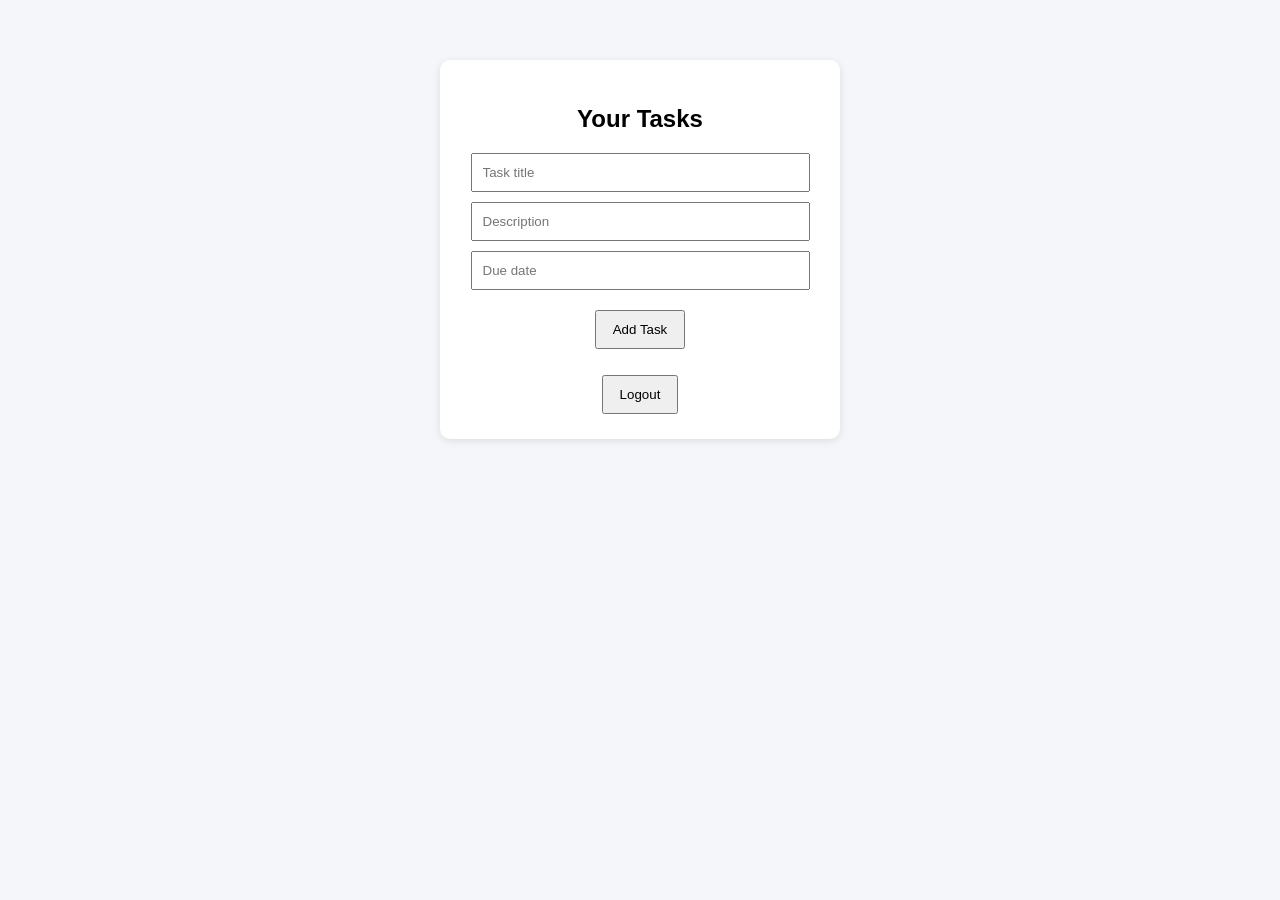
==== templates/dashboard.html @ 117c3f96 "Completed login and task dashboard flow" ====
<!DOCTYPE html>
<html>
<head>
    <title>Dashboard</title>
    <link rel="stylesheet" href="/static/style.css">
</head>
<body>
<div class="container">
    <h2>Your Tasks</h2>

    <input id="title" placeholder="Task title">
    <input id="description" placeholder="Description">
    <input id="due_date" placeholder="Due date">
    <button onclick="createTask()">Add Task</button>

    <ul id="taskList"></ul>

    <button onclick="logout()">Logout</button>
</div>

<script src="/static/app.js"></script>
<script>
    loadTasks();
</script>
</body>
</html>
---- static/style.css ----
body {
    font-family: Arial, sans-serif;
    background: #f4f6f9;
    text-align: center;
}

.container {
    width: 350px;
    margin: 60px auto;
    padding: 25px;
    background: white;
    border-radius: 10px;
    box-shadow: 0 2px 8px rgba(0,0,0,0.1);
}

input {
    display: block;
    width: 90%;
    margin: 10px auto;
    padding: 10px;
}

button {
    padding: 10px 16px;
    margin-top: 10px;
    cursor: pointer;
}

ul {
    list-style: none;
    padding: 0;
}

li {
    margin: 10px 0;
    padding: 10px;
    background: #eef2f7;
    border-radius: 6px;
}
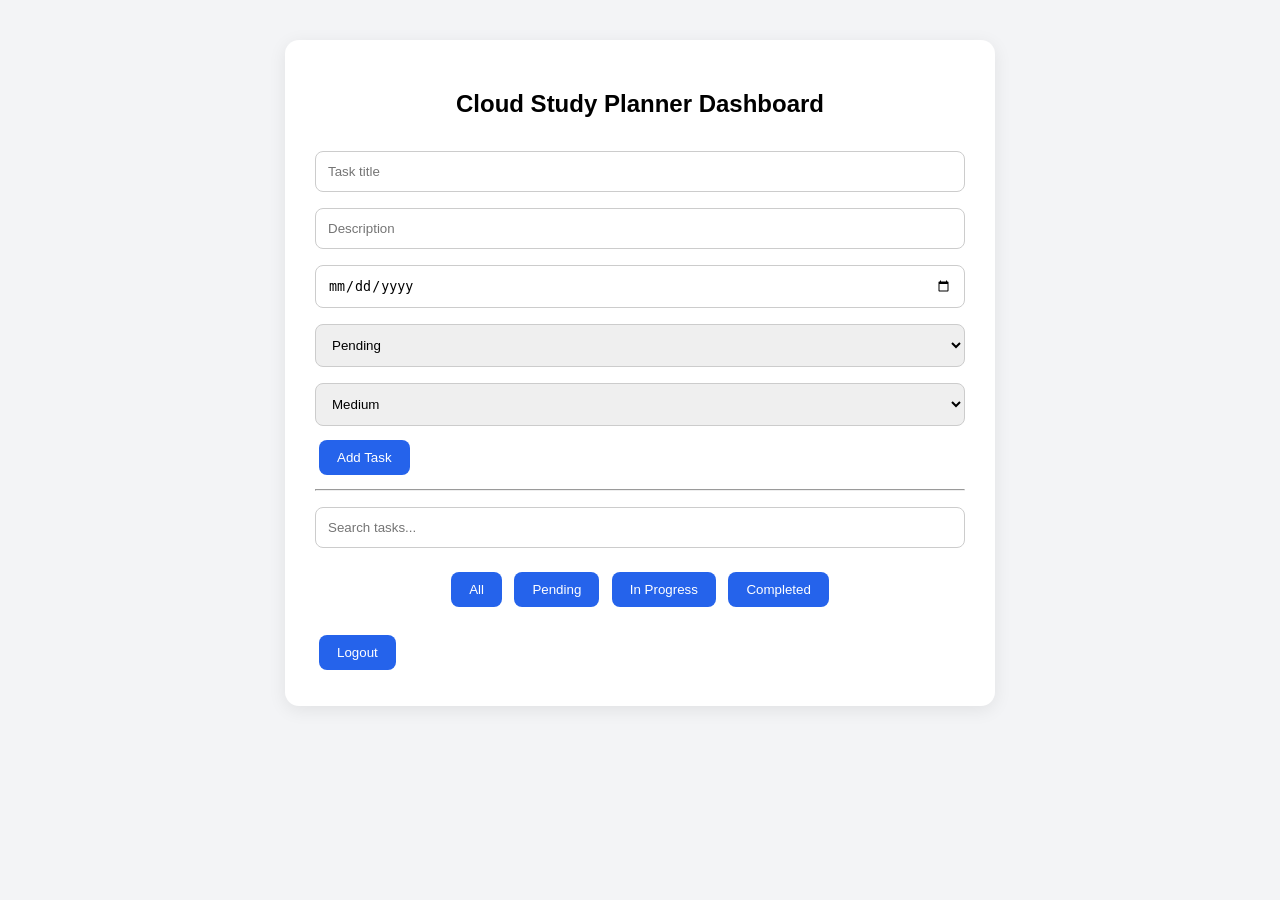
==== commit a0e7a465: "Added detailed comments and test case explanations for task routes" ====
--- a/templates/dashboard.html
+++ b/templates/dashboard.html
@@ -5,13 +5,37 @@
     <link rel="stylesheet" href="/static/style.css">
 </head>
 <body>
-<div class="container">
-    <h2>Your Tasks</h2>
+<div class="container dashboard-container">
+    <h2>Cloud Study Planner Dashboard</h2>
 
     <input id="title" placeholder="Task title">
     <input id="description" placeholder="Description">
-    <input id="due_date" placeholder="Due date">
+    <input id="due_date" type="date">
+
+    <select id="status">
+        <option>Pending</option>
+        <option>In Progress</option>
+        <option>Completed</option>
+    </select>
+
+    <select id="priority">
+        <option>Low</option>
+        <option selected>Medium</option>
+        <option>High</option>
+    </select>
+
     <button onclick="createTask()">Add Task</button>
+
+    <hr>
+
+    <input id="searchInput" placeholder="Search tasks..." oninput="loadTasks()">
+
+    <div class="filters">
+        <button onclick="setFilter('All')">All</button>
+        <button onclick="setFilter('Pending')">Pending</button>
+        <button onclick="setFilter('In Progress')">In Progress</button>
+        <button onclick="setFilter('Completed')">Completed</button>
+    </div>
 
     <ul id="taskList"></ul>
 
--- a/static/style.css
+++ b/static/style.css
@@ -1,29 +1,50 @@
 body {
     font-family: Arial, sans-serif;
-    background: #f4f6f9;
-    text-align: center;
+    background: #f3f4f6;
+    margin: 0;
+    padding: 0;
 }
 
 .container {
-    width: 350px;
-    margin: 60px auto;
-    padding: 25px;
+    width: 650px;
+    margin: 40px auto;
     background: white;
-    border-radius: 10px;
-    box-shadow: 0 2px 8px rgba(0,0,0,0.1);
+    padding: 30px;
+    border-radius: 14px;
+    box-shadow: 0 4px 18px rgba(0,0,0,0.08);
 }
 
-input {
-    display: block;
-    width: 90%;
-    margin: 10px auto;
-    padding: 10px;
+h2 {
+    text-align: center;
+    margin-bottom: 25px;
+}
+
+input, select {
+    width: 100%;
+    padding: 12px;
+    margin: 8px 0;
+    border: 1px solid #ccc;
+    border-radius: 8px;
+    box-sizing: border-box;
 }
 
 button {
-    padding: 10px 16px;
-    margin-top: 10px;
+    padding: 10px 18px;
+    margin: 6px 4px;
+    border: none;
+    border-radius: 8px;
+    background: #2563eb;
+    color: white;
     cursor: pointer;
+}
+
+button:hover {
+    background: #1d4ed8;
+}
+
+.filters {
+    text-align: center;
+    margin: 10px 0;
 }
 
 ul {
@@ -31,9 +52,22 @@
     padding: 0;
 }
 
-li {
-    margin: 10px 0;
-    padding: 10px;
-    background: #eef2f7;
-    border-radius: 6px;
-}+.task-card {
+    background: #f9fafb;
+    margin-top: 12px;
+    padding: 15px;
+    border-radius: 10px;
+    border-left: 6px solid #999;
+}
+
+.task-card.low { border-left-color: green; }
+.task-card.medium { border-left-color: orange; }
+.task-card.high { border-left-color: red; }
+
+.warning {
+    font-weight: bold;
+}
+
+.overdue .warning { color: red; }
+.due-today .warning { color: orange; }
+.upcoming .warning { color: green; }
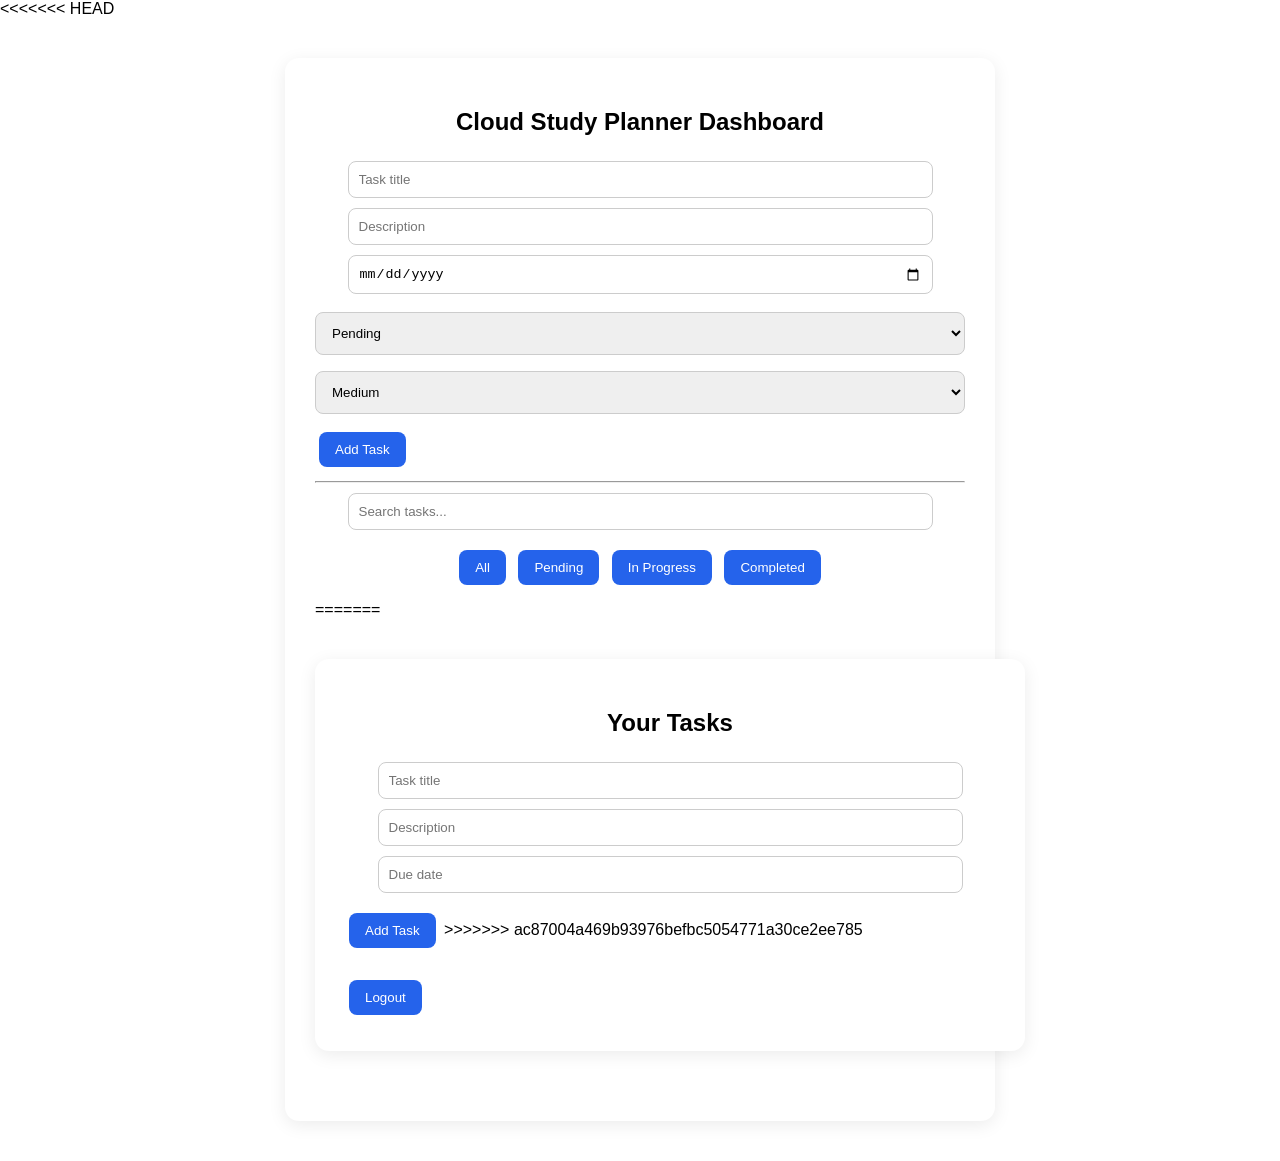
==== commit 94d42bc8: "Resolved all merge conflicts and finalized project" ====
--- a/templates/dashboard.html
+++ b/templates/dashboard.html
@@ -5,6 +5,7 @@
     <link rel="stylesheet" href="/static/style.css">
 </head>
 <body>
+<<<<<<< HEAD
 <div class="container dashboard-container">
     <h2>Cloud Study Planner Dashboard</h2>
 
@@ -37,6 +38,16 @@
         <button onclick="setFilter('Completed')">Completed</button>
     </div>
 
+=======
+<div class="container">
+    <h2>Your Tasks</h2>
+
+    <input id="title" placeholder="Task title">
+    <input id="description" placeholder="Description">
+    <input id="due_date" placeholder="Due date">
+    <button onclick="createTask()">Add Task</button>
+
+>>>>>>> ac87004a469b93976befbc5054771a30ce2ee785
     <ul id="taskList"></ul>
 
     <button onclick="logout()">Logout</button>
--- a/static/style.css
+++ b/static/style.css
@@ -1,5 +1,6 @@
 body {
     font-family: Arial, sans-serif;
+<<<<<<< HEAD
     background: #f3f4f6;
     margin: 0;
     padding: 0;
@@ -47,11 +48,40 @@
     margin: 10px 0;
 }
 
+=======
+    background: #f4f6f9;
+    text-align: center;
+}
+
+.container {
+    width: 350px;
+    margin: 60px auto;
+    padding: 25px;
+    background: white;
+    border-radius: 10px;
+    box-shadow: 0 2px 8px rgba(0,0,0,0.1);
+}
+
+input {
+    display: block;
+    width: 90%;
+    margin: 10px auto;
+    padding: 10px;
+}
+
+button {
+    padding: 10px 16px;
+    margin-top: 10px;
+    cursor: pointer;
+}
+
+>>>>>>> ac87004a469b93976befbc5054771a30ce2ee785
 ul {
     list-style: none;
     padding: 0;
 }
 
+<<<<<<< HEAD
 .task-card {
     background: #f9fafb;
     margin-top: 12px;
@@ -70,4 +100,12 @@
 
 .overdue .warning { color: red; }
 .due-today .warning { color: orange; }
-.upcoming .warning { color: green; }+.upcoming .warning { color: green; }
+=======
+li {
+    margin: 10px 0;
+    padding: 10px;
+    background: #eef2f7;
+    border-radius: 6px;
+}
+>>>>>>> ac87004a469b93976befbc5054771a30ce2ee785
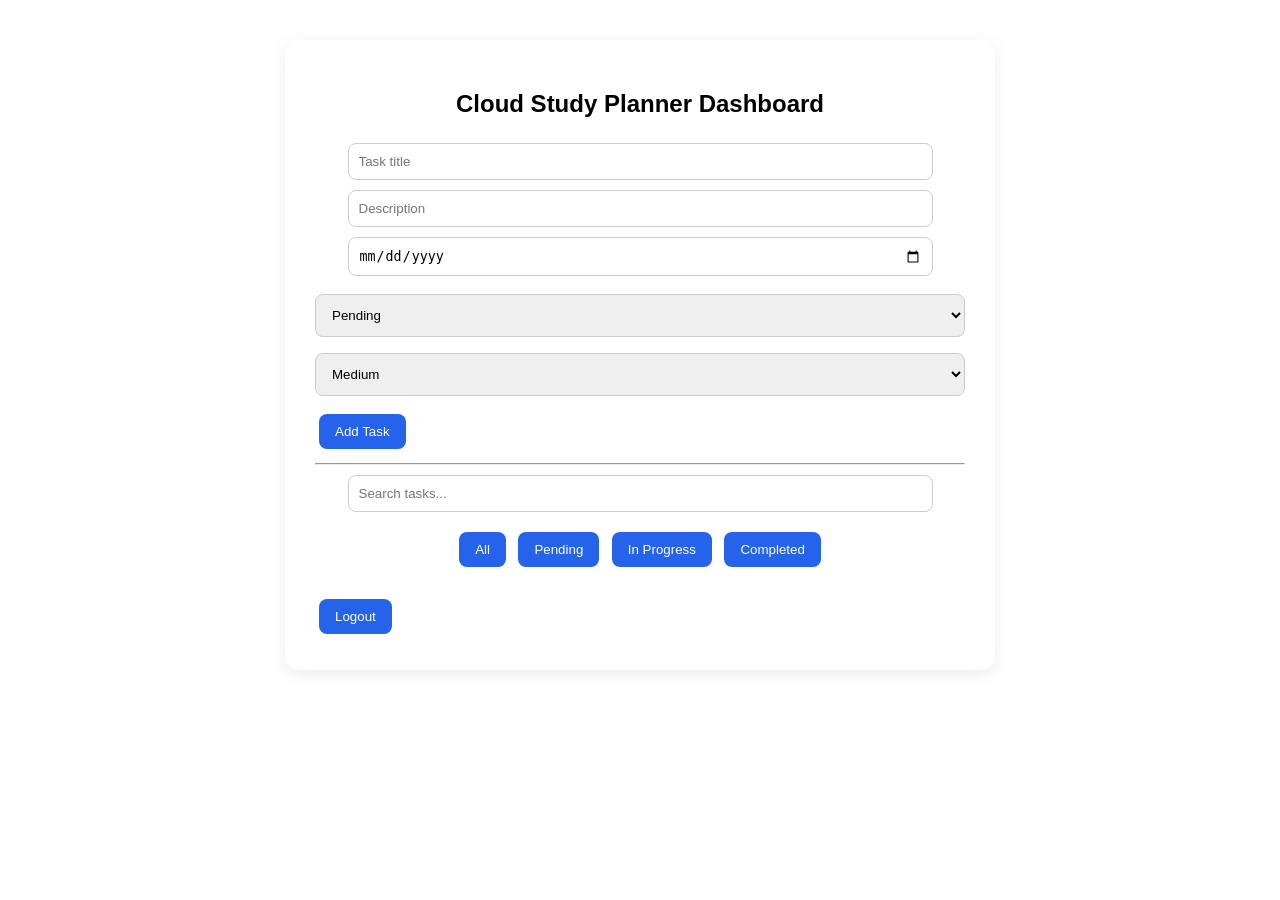
==== commit 4fd3e7dd: "Added task status priority filters search and edit functionality" ====
--- a/templates/dashboard.html
+++ b/templates/dashboard.html
@@ -5,7 +5,6 @@
     <link rel="stylesheet" href="/static/style.css">
 </head>
 <body>
-<<<<<<< HEAD
 <div class="container dashboard-container">
     <h2>Cloud Study Planner Dashboard</h2>
 
@@ -38,16 +37,6 @@
         <button onclick="setFilter('Completed')">Completed</button>
     </div>
 
-=======
-<div class="container">
-    <h2>Your Tasks</h2>
-
-    <input id="title" placeholder="Task title">
-    <input id="description" placeholder="Description">
-    <input id="due_date" placeholder="Due date">
-    <button onclick="createTask()">Add Task</button>
-
->>>>>>> ac87004a469b93976befbc5054771a30ce2ee785
     <ul id="taskList"></ul>
 
     <button onclick="logout()">Logout</button>
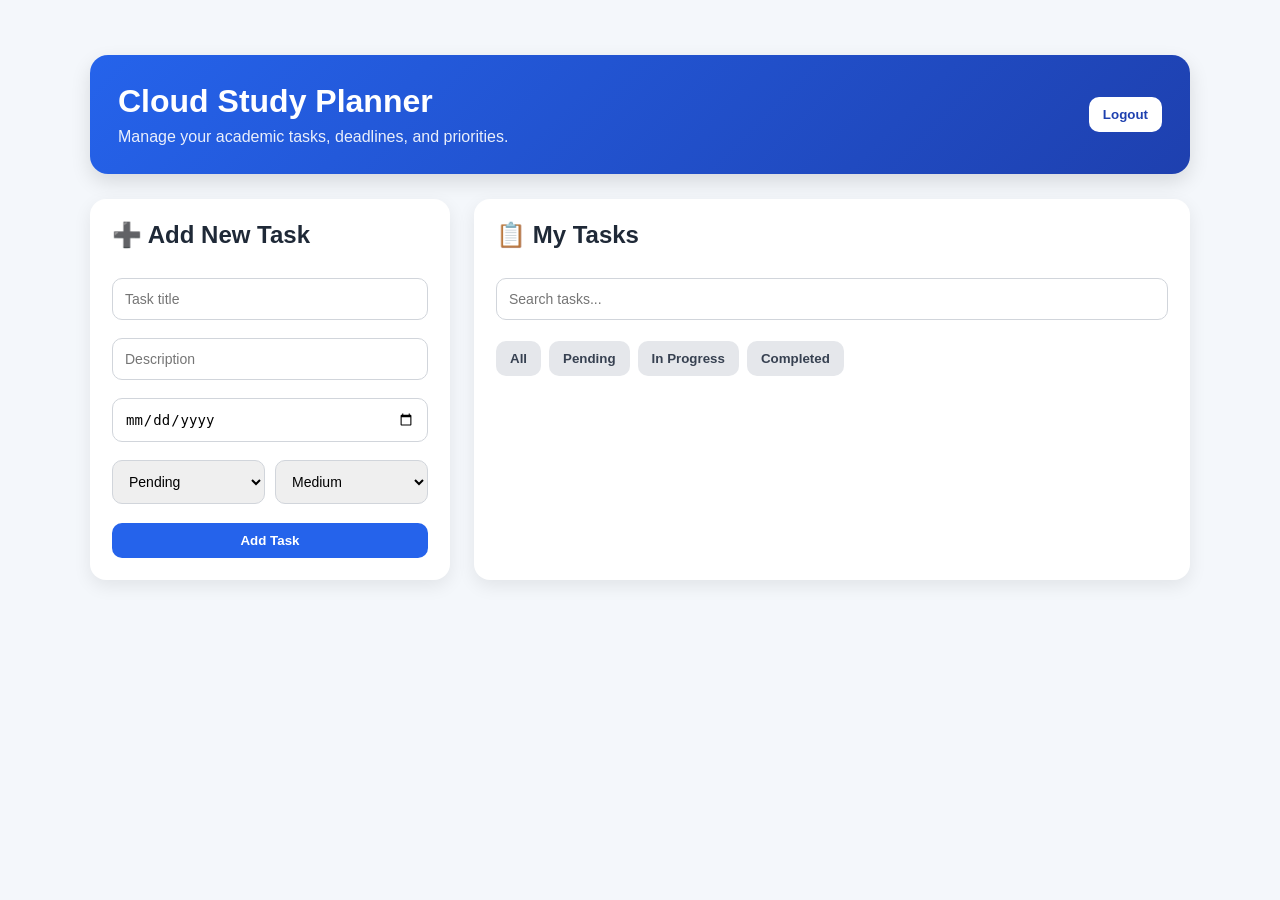
==== commit 0390384b: "Polished dashboard UI for presentation" ====
--- a/templates/dashboard.html
+++ b/templates/dashboard.html
@@ -5,41 +5,58 @@
     <link rel="stylesheet" href="/static/style.css">
 </head>
 <body>
-<div class="container dashboard-container">
-    <h2>Cloud Study Planner Dashboard</h2>
+<div class="dashboard-wrapper">
 
-    <input id="title" placeholder="Task title">
-    <input id="description" placeholder="Description">
-    <input id="due_date" type="date">
-
-    <select id="status">
-        <option>Pending</option>
-        <option>In Progress</option>
-        <option>Completed</option>
-    </select>
-
-    <select id="priority">
-        <option>Low</option>
-        <option selected>Medium</option>
-        <option>High</option>
-    </select>
-
-    <button onclick="createTask()">Add Task</button>
-
-    <hr>
-
-    <input id="searchInput" placeholder="Search tasks..." oninput="loadTasks()">
-
-    <div class="filters">
-        <button onclick="setFilter('All')">All</button>
-        <button onclick="setFilter('Pending')">Pending</button>
-        <button onclick="setFilter('In Progress')">In Progress</button>
-        <button onclick="setFilter('Completed')">Completed</button>
+    <div class="dashboard-header">
+        <div>
+            <h1>Cloud Study Planner</h1>
+            <p>Manage your academic tasks, deadlines, and priorities.</p>
+        </div>
+        <button class="logout-btn" onclick="logout()">Logout</button>
     </div>
 
-    <ul id="taskList"></ul>
+    <div class="dashboard-grid">
 
-    <button onclick="logout()">Logout</button>
+        <div class="card form-card">
+            <h2>➕ Add New Task</h2>
+
+            <input id="title" placeholder="Task title">
+            <input id="description" placeholder="Description">
+            <input id="due_date" type="date">
+
+            <div class="row">
+                <select id="status">
+                    <option>Pending</option>
+                    <option>In Progress</option>
+                    <option>Completed</option>
+                </select>
+
+                <select id="priority">
+                    <option>Low</option>
+                    <option selected>Medium</option>
+                    <option>High</option>
+                </select>
+            </div>
+
+            <button class="primary-btn" onclick="createTask()">Add Task</button>
+        </div>
+
+        <div class="card task-card-section">
+            <h2>📋 My Tasks</h2>
+
+            <input id="searchInput" placeholder="Search tasks..." oninput="loadTasks()">
+
+            <div class="filters">
+                <button onclick="setFilter('All')">All</button>
+                <button onclick="setFilter('Pending')">Pending</button>
+                <button onclick="setFilter('In Progress')">In Progress</button>
+                <button onclick="setFilter('Completed')">Completed</button>
+            </div>
+
+            <ul id="taskList"></ul>
+        </div>
+
+    </div>
 </div>
 
 <script src="/static/app.js"></script>
--- a/static/style.css
+++ b/static/style.css
@@ -1,111 +1,194 @@
 body {
     font-family: Arial, sans-serif;
-<<<<<<< HEAD
-    background: #f3f4f6;
+    background: #f4f7fb;
     margin: 0;
-    padding: 0;
+    color: #1f2937;
+}
+
+.dashboard-wrapper {
+    max-width: 1100px;
+    margin: 35px auto;
+    padding: 20px;
+}
+
+.dashboard-header {
+    background: linear-gradient(135deg, #2563eb, #1e40af);
+    color: white;
+    padding: 28px;
+    border-radius: 18px;
+    display: flex;
+    justify-content: space-between;
+    align-items: center;
+    margin-bottom: 25px;
+    box-shadow: 0 8px 20px rgba(0,0,0,0.12);
+}
+
+.dashboard-header h1 {
+    margin: 0;
+    font-size: 32px;
+}
+
+.dashboard-header p {
+    margin: 8px 0 0;
+    opacity: 0.9;
+}
+
+.dashboard-grid {
+    display: grid;
+    grid-template-columns: 360px 1fr;
+    gap: 24px;
+}
+
+.card,
+.container {
+    background: white;
+    border-radius: 16px;
+    padding: 22px;
+    box-shadow: 0 6px 18px rgba(0,0,0,0.08);
 }
 
 .container {
-    width: 650px;
-    margin: 40px auto;
-    background: white;
-    padding: 30px;
-    border-radius: 14px;
-    box-shadow: 0 4px 18px rgba(0,0,0,0.08);
+    width: 350px;
+    margin: 60px auto;
+    text-align: center;
 }
 
-h2 {
-    text-align: center;
-    margin-bottom: 25px;
+.card h2,
+.container h2 {
+    margin-top: 0;
 }
 
-input, select {
+input,
+select {
     width: 100%;
     padding: 12px;
-    margin: 8px 0;
-    border: 1px solid #ccc;
-    border-radius: 8px;
+    margin: 9px 0;
+    border: 1px solid #d1d5db;
+    border-radius: 10px;
     box-sizing: border-box;
+    font-size: 14px;
+}
+
+.row {
+    display: grid;
+    grid-template-columns: 1fr 1fr;
+    gap: 10px;
 }
 
 button {
-    padding: 10px 18px;
-    margin: 6px 4px;
     border: none;
-    border-radius: 8px;
+    border-radius: 10px;
+    padding: 10px 14px;
+    cursor: pointer;
+    font-weight: bold;
     background: #2563eb;
     color: white;
-    cursor: pointer;
 }
 
 button:hover {
     background: #1d4ed8;
 }
 
-.filters {
-    text-align: center;
-    margin: 10px 0;
+.primary-btn {
+    width: 100%;
+    margin-top: 10px;
 }
 
-=======
-    background: #f4f6f9;
-    text-align: center;
+.logout-btn {
+    background: white;
+    color: #1e40af;
 }
 
-.container {
-    width: 350px;
-    margin: 60px auto;
-    padding: 25px;
-    background: white;
-    border-radius: 10px;
-    box-shadow: 0 2px 8px rgba(0,0,0,0.1);
+.logout-btn:hover {
+    background: #e5e7eb;
 }
 
-input {
-    display: block;
-    width: 90%;
-    margin: 10px auto;
-    padding: 10px;
+.filters {
+    display: flex;
+    flex-wrap: wrap;
+    gap: 8px;
+    margin: 12px 0;
 }
 
-button {
-    padding: 10px 16px;
-    margin-top: 10px;
-    cursor: pointer;
+.filters button {
+    background: #e5e7eb;
+    color: #374151;
 }
 
->>>>>>> ac87004a469b93976befbc5054771a30ce2ee785
+.filters button:hover {
+    background: #cbd5e1;
+}
+
 ul {
     list-style: none;
     padding: 0;
 }
 
-<<<<<<< HEAD
 .task-card {
     background: #f9fafb;
-    margin-top: 12px;
+    margin: 12px 0;
     padding: 15px;
-    border-radius: 10px;
-    border-left: 6px solid #999;
+    border-radius: 12px;
+    border-left: 6px solid #6b7280;
+    line-height: 1.6;
 }
 
-.task-card.low { border-left-color: green; }
-.task-card.medium { border-left-color: orange; }
-.task-card.high { border-left-color: red; }
+.task-card.low {
+    border-left-color: #22c55e;
+}
+
+.task-card.medium {
+    border-left-color: #f59e0b;
+}
+
+.task-card.high {
+    border-left-color: #ef4444;
+}
+
+.task-card button {
+    margin-top: 8px;
+    margin-right: 6px;
+    background: #2563eb;
+    color: white;
+}
+
+.task-card button:last-child {
+    background: #dc2626;
+}
 
 .warning {
     font-weight: bold;
 }
 
-.overdue .warning { color: red; }
-.due-today .warning { color: orange; }
-.upcoming .warning { color: green; }
-=======
-li {
-    margin: 10px 0;
-    padding: 10px;
-    background: #eef2f7;
-    border-radius: 6px;
+.overdue .warning {
+    color: #dc2626;
 }
->>>>>>> ac87004a469b93976befbc5054771a30ce2ee785
+
+.due-today .warning {
+    color: #f59e0b;
+}
+
+.upcoming .warning {
+    color: #16a34a;
+}
+
+a {
+    color: #2563eb;
+    text-decoration: none;
+}
+
+a:hover {
+    text-decoration: underline;
+}
+
+@media (max-width: 850px) {
+    .dashboard-grid {
+        grid-template-columns: 1fr;
+    }
+
+    .dashboard-header {
+        flex-direction: column;
+        gap: 15px;
+        text-align: center;
+    }
+}
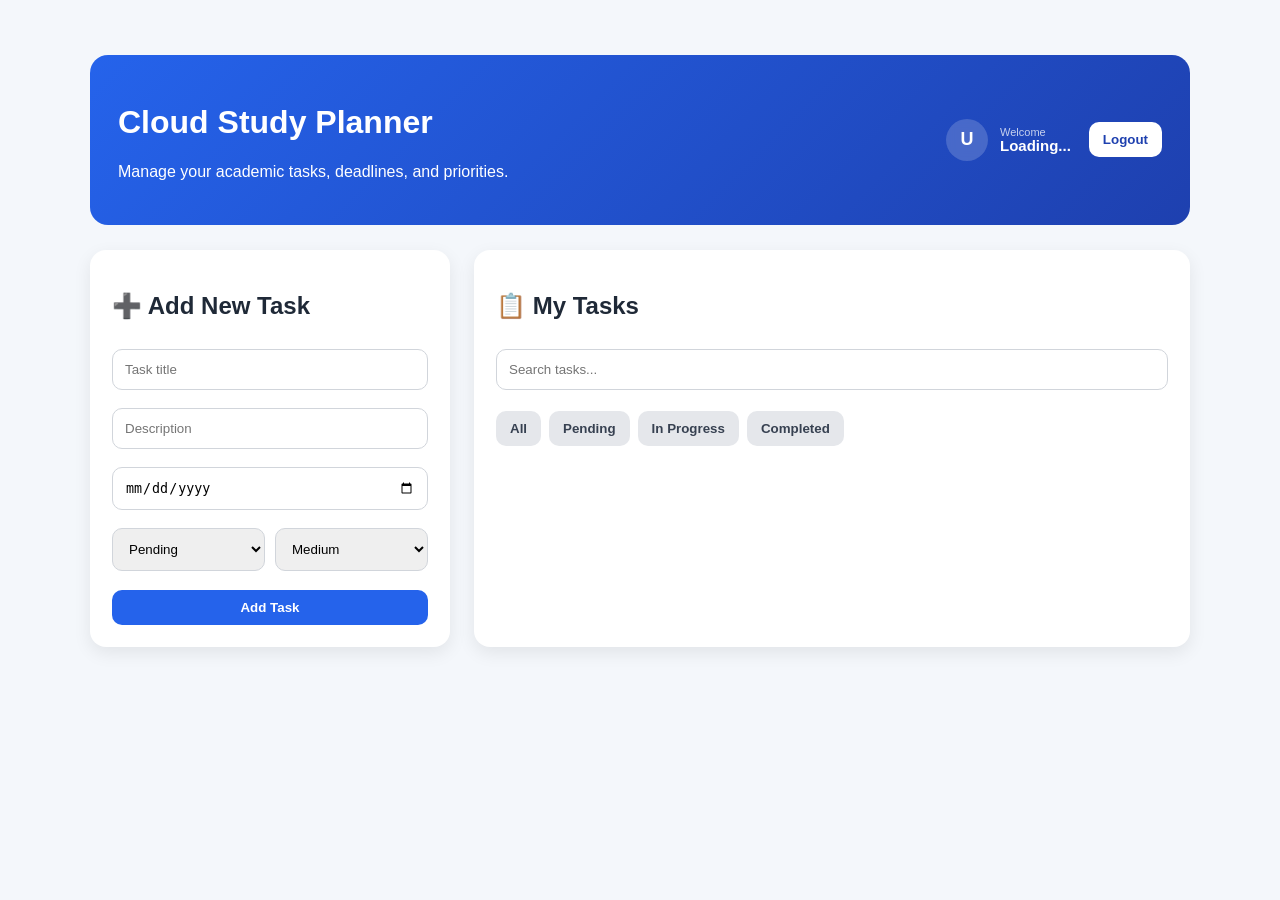
==== commit 7ea69b32: "Updated modern dashboard UI and user profile" ====
--- a/templates/dashboard.html
+++ b/templates/dashboard.html
@@ -12,7 +12,23 @@
             <h1>Cloud Study Planner</h1>
             <p>Manage your academic tasks, deadlines, and priorities.</p>
         </div>
-        <button class="logout-btn" onclick="logout()">Logout</button>
+
+        <div class="user-box">
+
+    <div class="user-profile">
+        <div class="avatar-circle" id="userInitial">
+            U
+        </div>
+
+        <div class="user-info">
+            <small>Welcome</small>
+            <strong id="userName">Loading...</strong>
+        </div>
+    </div>
+
+    <button class="logout-btn" onclick="logout()">Logout</button>
+
+</div>
     </div>
 
     <div class="dashboard-grid">
@@ -61,6 +77,7 @@
 
 <script src="/static/app.js"></script>
 <script>
+    loadCurrentUser();
     loadTasks();
 </script>
 </body>
--- a/static/style.css
+++ b/static/style.css
@@ -20,17 +20,6 @@
     justify-content: space-between;
     align-items: center;
     margin-bottom: 25px;
-    box-shadow: 0 8px 20px rgba(0,0,0,0.12);
-}
-
-.dashboard-header h1 {
-    margin: 0;
-    font-size: 32px;
-}
-
-.dashboard-header p {
-    margin: 8px 0 0;
-    opacity: 0.9;
 }
 
 .dashboard-grid {
@@ -51,11 +40,6 @@
     width: 350px;
     margin: 60px auto;
     text-align: center;
-}
-
-.card h2,
-.container h2 {
-    margin-top: 0;
 }
 
 input,
@@ -66,7 +50,6 @@
     border: 1px solid #d1d5db;
     border-radius: 10px;
     box-sizing: border-box;
-    font-size: 14px;
 }
 
 .row {
@@ -99,8 +82,15 @@
     color: #1e40af;
 }
 
-.logout-btn:hover {
-    background: #e5e7eb;
+.user-box {
+    display: flex;
+    align-items: center;
+    gap: 15px;
+}
+
+.user-box span {
+    font-size: 14px;
+    color: white;
 }
 
 .filters {
@@ -113,10 +103,6 @@
 .filters button {
     background: #e5e7eb;
     color: #374151;
-}
-
-.filters button:hover {
-    background: #cbd5e1;
 }
 
 ul {
@@ -148,8 +134,6 @@
 .task-card button {
     margin-top: 8px;
     margin-right: 6px;
-    background: #2563eb;
-    color: white;
 }
 
 .task-card button:last-child {
@@ -170,15 +154,6 @@
 
 .upcoming .warning {
     color: #16a34a;
-}
-
-a {
-    color: #2563eb;
-    text-decoration: none;
-}
-
-a:hover {
-    text-decoration: underline;
 }
 
 @media (max-width: 850px) {
@@ -191,4 +166,45 @@
         gap: 15px;
         text-align: center;
     }
+}
+.user-box {
+    display: flex;
+    align-items: center;
+    gap: 18px;
+}
+
+.user-profile {
+    display: flex;
+    align-items: center;
+    gap: 12px;
+}
+
+.avatar-circle {
+    width: 42px;
+    height: 42px;
+    border-radius: 50%;
+    background: rgba(255,255,255,0.18);
+    display: flex;
+    align-items: center;
+    justify-content: center;
+    font-weight: bold;
+    font-size: 18px;
+    color: white;
+    backdrop-filter: blur(4px);
+}
+
+.user-info {
+    display: flex;
+    flex-direction: column;
+    line-height: 1.1;
+}
+
+.user-info small {
+    color: rgba(255,255,255,0.75);
+    font-size: 11px;
+}
+
+.user-info strong {
+    color: white;
+    font-size: 15px;
 }
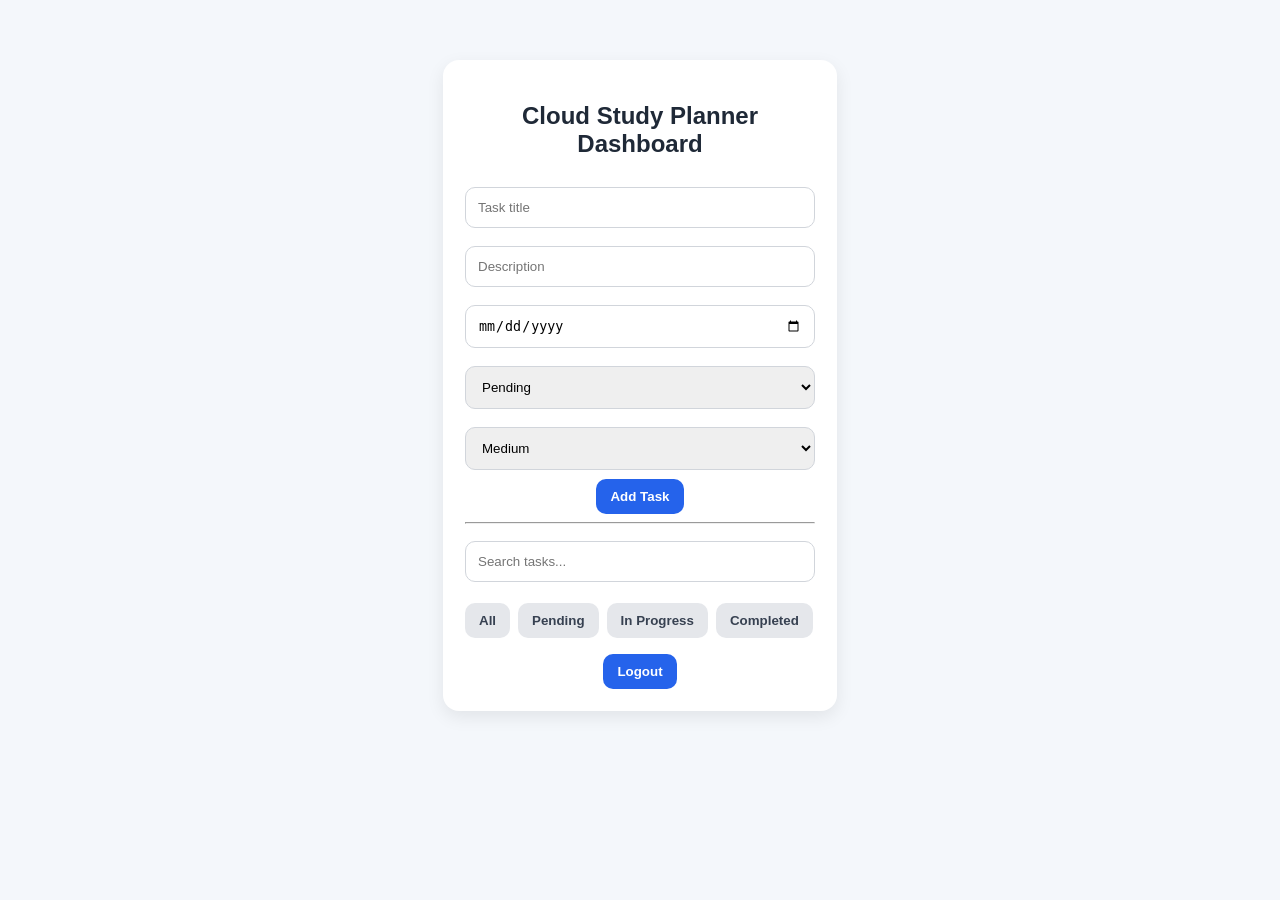
==== commit 66f2935d: "Resolved merge conflicts and synced deployment workflow" ====
--- a/templates/dashboard.html
+++ b/templates/dashboard.html
@@ -5,79 +5,45 @@
     <link rel="stylesheet" href="/static/style.css">
 </head>
 <body>
-<div class="dashboard-wrapper">
+<div class="container dashboard-container">
+    <h2>Cloud Study Planner Dashboard</h2>
 
-    <div class="dashboard-header">
-        <div>
-            <h1>Cloud Study Planner</h1>
-            <p>Manage your academic tasks, deadlines, and priorities.</p>
-        </div>
+    <input id="title" placeholder="Task title">
+    <input id="description" placeholder="Description">
+    <input id="due_date" type="date">
 
-        <div class="user-box">
+    <select id="status">
+        <option>Pending</option>
+        <option>In Progress</option>
+        <option>Completed</option>
+    </select>
 
-    <div class="user-profile">
-        <div class="avatar-circle" id="userInitial">
-            U
-        </div>
+    <select id="priority">
+        <option>Low</option>
+        <option selected>Medium</option>
+        <option>High</option>
+    </select>
 
-        <div class="user-info">
-            <small>Welcome</small>
-            <strong id="userName">Loading...</strong>
-        </div>
+    <button onclick="createTask()">Add Task</button>
+
+    <hr>
+
+    <input id="searchInput" placeholder="Search tasks..." oninput="loadTasks()">
+
+    <div class="filters">
+        <button onclick="setFilter('All')">All</button>
+        <button onclick="setFilter('Pending')">Pending</button>
+        <button onclick="setFilter('In Progress')">In Progress</button>
+        <button onclick="setFilter('Completed')">Completed</button>
     </div>
 
-    <button class="logout-btn" onclick="logout()">Logout</button>
+    <ul id="taskList"></ul>
 
-</div>
-    </div>
-
-    <div class="dashboard-grid">
-
-        <div class="card form-card">
-            <h2>➕ Add New Task</h2>
-
-            <input id="title" placeholder="Task title">
-            <input id="description" placeholder="Description">
-            <input id="due_date" type="date">
-
-            <div class="row">
-                <select id="status">
-                    <option>Pending</option>
-                    <option>In Progress</option>
-                    <option>Completed</option>
-                </select>
-
-                <select id="priority">
-                    <option>Low</option>
-                    <option selected>Medium</option>
-                    <option>High</option>
-                </select>
-            </div>
-
-            <button class="primary-btn" onclick="createTask()">Add Task</button>
-        </div>
-
-        <div class="card task-card-section">
-            <h2>📋 My Tasks</h2>
-
-            <input id="searchInput" placeholder="Search tasks..." oninput="loadTasks()">
-
-            <div class="filters">
-                <button onclick="setFilter('All')">All</button>
-                <button onclick="setFilter('Pending')">Pending</button>
-                <button onclick="setFilter('In Progress')">In Progress</button>
-                <button onclick="setFilter('Completed')">Completed</button>
-            </div>
-
-            <ul id="taskList"></ul>
-        </div>
-
-    </div>
+    <button onclick="logout()">Logout</button>
 </div>
 
 <script src="/static/app.js"></script>
 <script>
-    loadCurrentUser();
     loadTasks();
 </script>
 </body>
--- a/static/style.css
+++ b/static/style.css
@@ -85,12 +85,42 @@
 .user-box {
     display: flex;
     align-items: center;
-    gap: 15px;
+    gap: 18px;
 }
 
-.user-box span {
-    font-size: 14px;
+.user-profile {
+    display: flex;
+    align-items: center;
+    gap: 12px;
+}
+
+.avatar-circle {
+    width: 42px;
+    height: 42px;
+    border-radius: 50%;
+    background: rgba(255,255,255,0.18);
+    display: flex;
+    align-items: center;
+    justify-content: center;
+    font-weight: bold;
+    font-size: 18px;
     color: white;
+}
+
+.user-info {
+    display: flex;
+    flex-direction: column;
+    line-height: 1.1;
+}
+
+.user-info small {
+    color: rgba(255,255,255,0.75);
+    font-size: 11px;
+}
+
+.user-info strong {
+    color: white;
+    font-size: 15px;
 }
 
 .filters {
@@ -166,45 +196,4 @@
         gap: 15px;
         text-align: center;
     }
-}
-.user-box {
-    display: flex;
-    align-items: center;
-    gap: 18px;
-}
-
-.user-profile {
-    display: flex;
-    align-items: center;
-    gap: 12px;
-}
-
-.avatar-circle {
-    width: 42px;
-    height: 42px;
-    border-radius: 50%;
-    background: rgba(255,255,255,0.18);
-    display: flex;
-    align-items: center;
-    justify-content: center;
-    font-weight: bold;
-    font-size: 18px;
-    color: white;
-    backdrop-filter: blur(4px);
-}
-
-.user-info {
-    display: flex;
-    flex-direction: column;
-    line-height: 1.1;
-}
-
-.user-info small {
-    color: rgba(255,255,255,0.75);
-    font-size: 11px;
-}
-
-.user-info strong {
-    color: white;
-    font-size: 15px;
 }
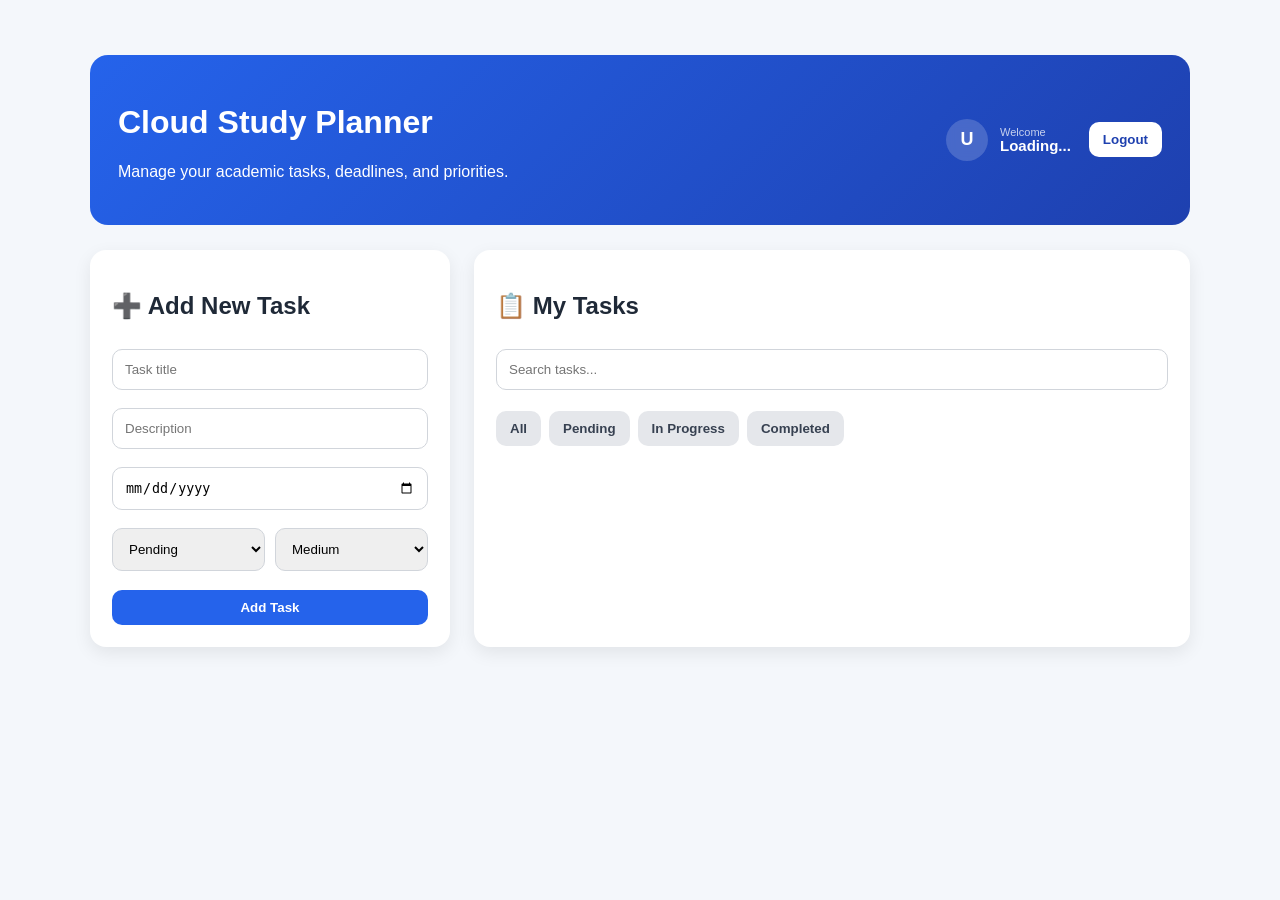
==== commit d67ff8aa: "Added modern dashboard profile and inline task editing" ====
--- a/templates/dashboard.html
+++ b/templates/dashboard.html
@@ -5,45 +5,73 @@
     <link rel="stylesheet" href="/static/style.css">
 </head>
 <body>
-<div class="container dashboard-container">
-    <h2>Cloud Study Planner Dashboard</h2>
+<div class="dashboard-wrapper">
 
-    <input id="title" placeholder="Task title">
-    <input id="description" placeholder="Description">
-    <input id="due_date" type="date">
+    <div class="dashboard-header">
+        <div>
+            <h1>Cloud Study Planner</h1>
+            <p>Manage your academic tasks, deadlines, and priorities.</p>
+        </div>
 
-    <select id="status">
-        <option>Pending</option>
-        <option>In Progress</option>
-        <option>Completed</option>
-    </select>
+        <div class="user-box">
+            <div class="user-profile">
+                <div class="avatar-circle" id="userInitial">U</div>
 
-    <select id="priority">
-        <option>Low</option>
-        <option selected>Medium</option>
-        <option>High</option>
-    </select>
+                <div class="user-info">
+                    <small>Welcome</small>
+                    <strong id="userName">Loading...</strong>
+                </div>
+            </div>
 
-    <button onclick="createTask()">Add Task</button>
-
-    <hr>
-
-    <input id="searchInput" placeholder="Search tasks..." oninput="loadTasks()">
-
-    <div class="filters">
-        <button onclick="setFilter('All')">All</button>
-        <button onclick="setFilter('Pending')">Pending</button>
-        <button onclick="setFilter('In Progress')">In Progress</button>
-        <button onclick="setFilter('Completed')">Completed</button>
+            <button class="logout-btn" onclick="logout()">Logout</button>
+        </div>
     </div>
 
-    <ul id="taskList"></ul>
+    <div class="dashboard-grid">
+        <div class="card form-card">
+            <h2>➕ Add New Task</h2>
 
-    <button onclick="logout()">Logout</button>
+            <input id="title" placeholder="Task title">
+            <input id="description" placeholder="Description">
+            <input id="due_date" type="date">
+
+            <div class="row">
+                <select id="status">
+                    <option>Pending</option>
+                    <option>In Progress</option>
+                    <option>Completed</option>
+                </select>
+
+                <select id="priority">
+                    <option>Low</option>
+                    <option selected>Medium</option>
+                    <option>High</option>
+                </select>
+            </div>
+
+            <button class="primary-btn" onclick="createTask()">Add Task</button>
+        </div>
+
+        <div class="card task-card-section">
+            <h2>📋 My Tasks</h2>
+
+            <input id="searchInput" placeholder="Search tasks..." oninput="loadTasks()">
+
+            <div class="filters">
+                <button onclick="setFilter('All')">All</button>
+                <button onclick="setFilter('Pending')">Pending</button>
+                <button onclick="setFilter('In Progress')">In Progress</button>
+                <button onclick="setFilter('Completed')">Completed</button>
+            </div>
+
+            <ul id="taskList"></ul>
+        </div>
+    </div>
 </div>
 
 <script src="/static/app.js"></script>
 <script>
+    loadCurrentUser();
     loadTasks();
 </script>
 </body>
--- a/static/style.css
+++ b/static/style.css
@@ -85,42 +85,12 @@
 .user-box {
     display: flex;
     align-items: center;
-    gap: 18px;
-}
-
-.user-profile {
-    display: flex;
-    align-items: center;
-    gap: 12px;
-}
-
-.avatar-circle {
-    width: 42px;
-    height: 42px;
-    border-radius: 50%;
-    background: rgba(255,255,255,0.18);
-    display: flex;
-    align-items: center;
-    justify-content: center;
-    font-weight: bold;
-    font-size: 18px;
-    color: white;
-}
-
-.user-info {
-    display: flex;
-    flex-direction: column;
-    line-height: 1.1;
-}
-
-.user-info small {
-    color: rgba(255,255,255,0.75);
-    font-size: 11px;
-}
-
-.user-info strong {
-    color: white;
-    font-size: 15px;
+    gap: 15px;
+}
+
+.user-box span {
+    font-size: 14px;
+    color: white;
 }
 
 .filters {
@@ -196,4 +166,45 @@
         gap: 15px;
         text-align: center;
     }
+}
+.user-box {
+    display: flex;
+    align-items: center;
+    gap: 18px;
+}
+
+.user-profile {
+    display: flex;
+    align-items: center;
+    gap: 12px;
+}
+
+.avatar-circle {
+    width: 42px;
+    height: 42px;
+    border-radius: 50%;
+    background: rgba(255,255,255,0.18);
+    display: flex;
+    align-items: center;
+    justify-content: center;
+    font-weight: bold;
+    font-size: 18px;
+    color: white;
+    backdrop-filter: blur(4px);
+}
+
+.user-info {
+    display: flex;
+    flex-direction: column;
+    line-height: 1.1;
+}
+
+.user-info small {
+    color: rgba(255,255,255,0.75);
+    font-size: 11px;
+}
+
+.user-info strong {
+    color: white;
+    font-size: 15px;
 }
